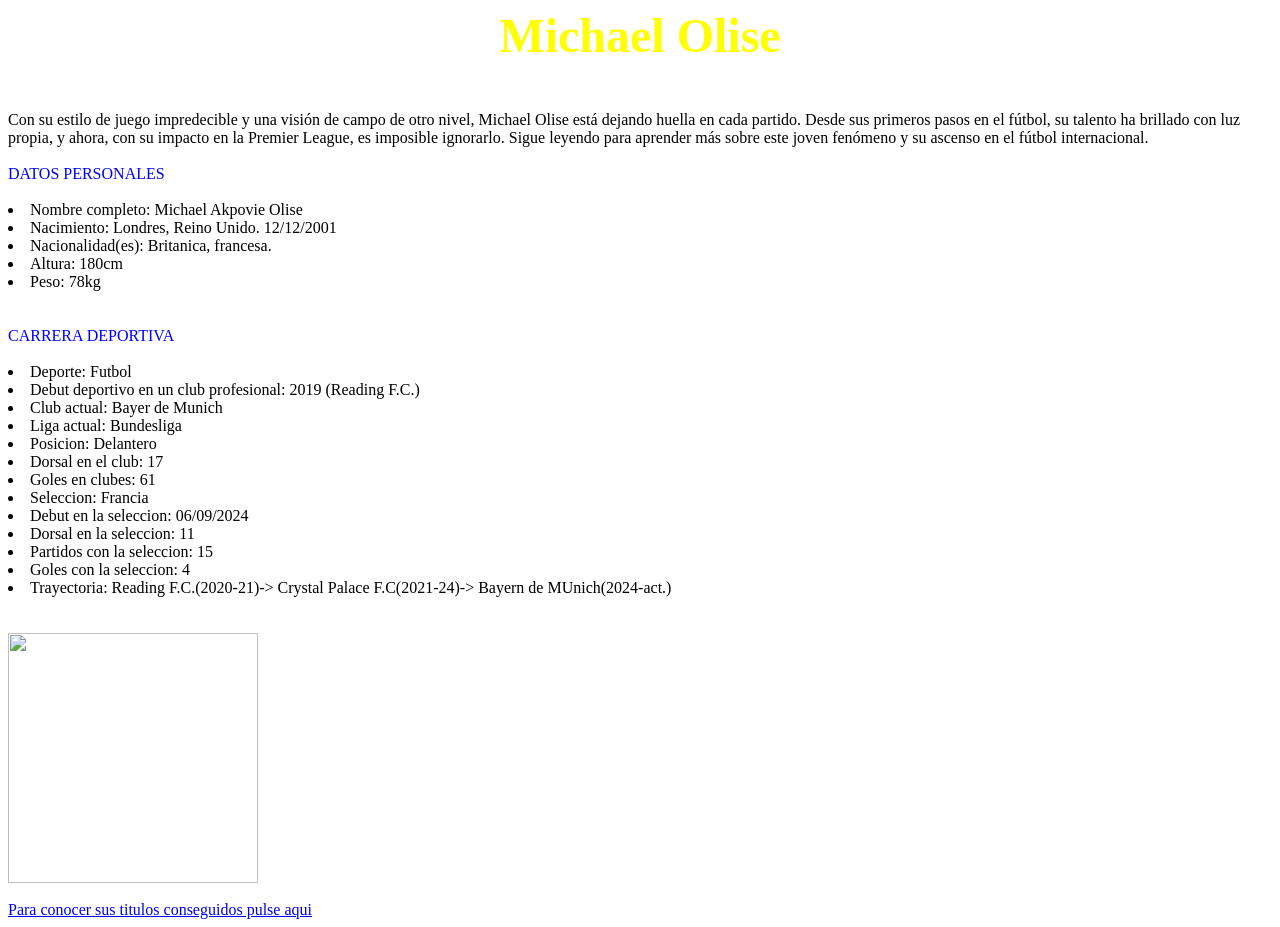
==== index.html @ bca3d7e3 "Primera web" ====
<html>
<head>
<title>
El nuevo juego
</title>
</head>
<body>
<font color="yellow" size="10">
<b>
<p align="center"> Michael Olise
</p>
</b>
</font color="yellow" size="10">
Con su estilo de juego impredecible y una visión de campo de otro nivel, Michael Olise está dejando huella en cada partido. Desde sus primeros pasos en el fútbol, su talento ha brillado con luz propia, y ahora, con su impacto en la Premier League, es imposible ignorarlo. Sigue leyendo para aprender más sobre este joven fenómeno y su ascenso en el fútbol internacional.
<br>
</br>
<font color="blue">
DATOS PERSONALES
</font color="blue">
<br>
</br>
<li>Nombre completo: Michael Akpovie Olise</li>
<li>Nacimiento: Londres, Reino Unido. 12/12/2001</li>
<li>Nacionalidad(es): Britanica, francesa. </li>
<li>Altura: 180cm </li>
<li>Peso: 78kg </li>
<br>
</br>
<font color="blue">
CARRERA DEPORTIVA
</font color="blue">
<br>
</br>
<li>Deporte: Futbol </li>
<li>Debut deportivo en un club profesional: 2019 (Reading F.C.) </li>
<li>Club actual: Bayer de Munich </li>
<li>Liga actual: Bundesliga </li>
<li>Posicion: Delantero </li>
<li>Dorsal en el club: 17 </li>
<li>Goles en clubes: 61 </li>
<li>Seleccion: Francia </li>
<li>Debut en la seleccion: 06/09/2024 </li>
<li>Dorsal en la seleccion: 11 </li>
<li>Partidos con la seleccion: 15 </li>
<li>Goles con la seleccion: 4 </li>
<li>Trayectoria: Reading F.C.(2020-21)-> Crystal Palace F.C(2021-24)-> Bayern de MUnich(2024-act.) </li>
<br></br>
<img src="imagenes/olise.jpg" size="3" width="250">
<br></br>
<a href="logros.html">Para conocer sus titulos conseguidos pulse aqui</a>

</body>
</html>
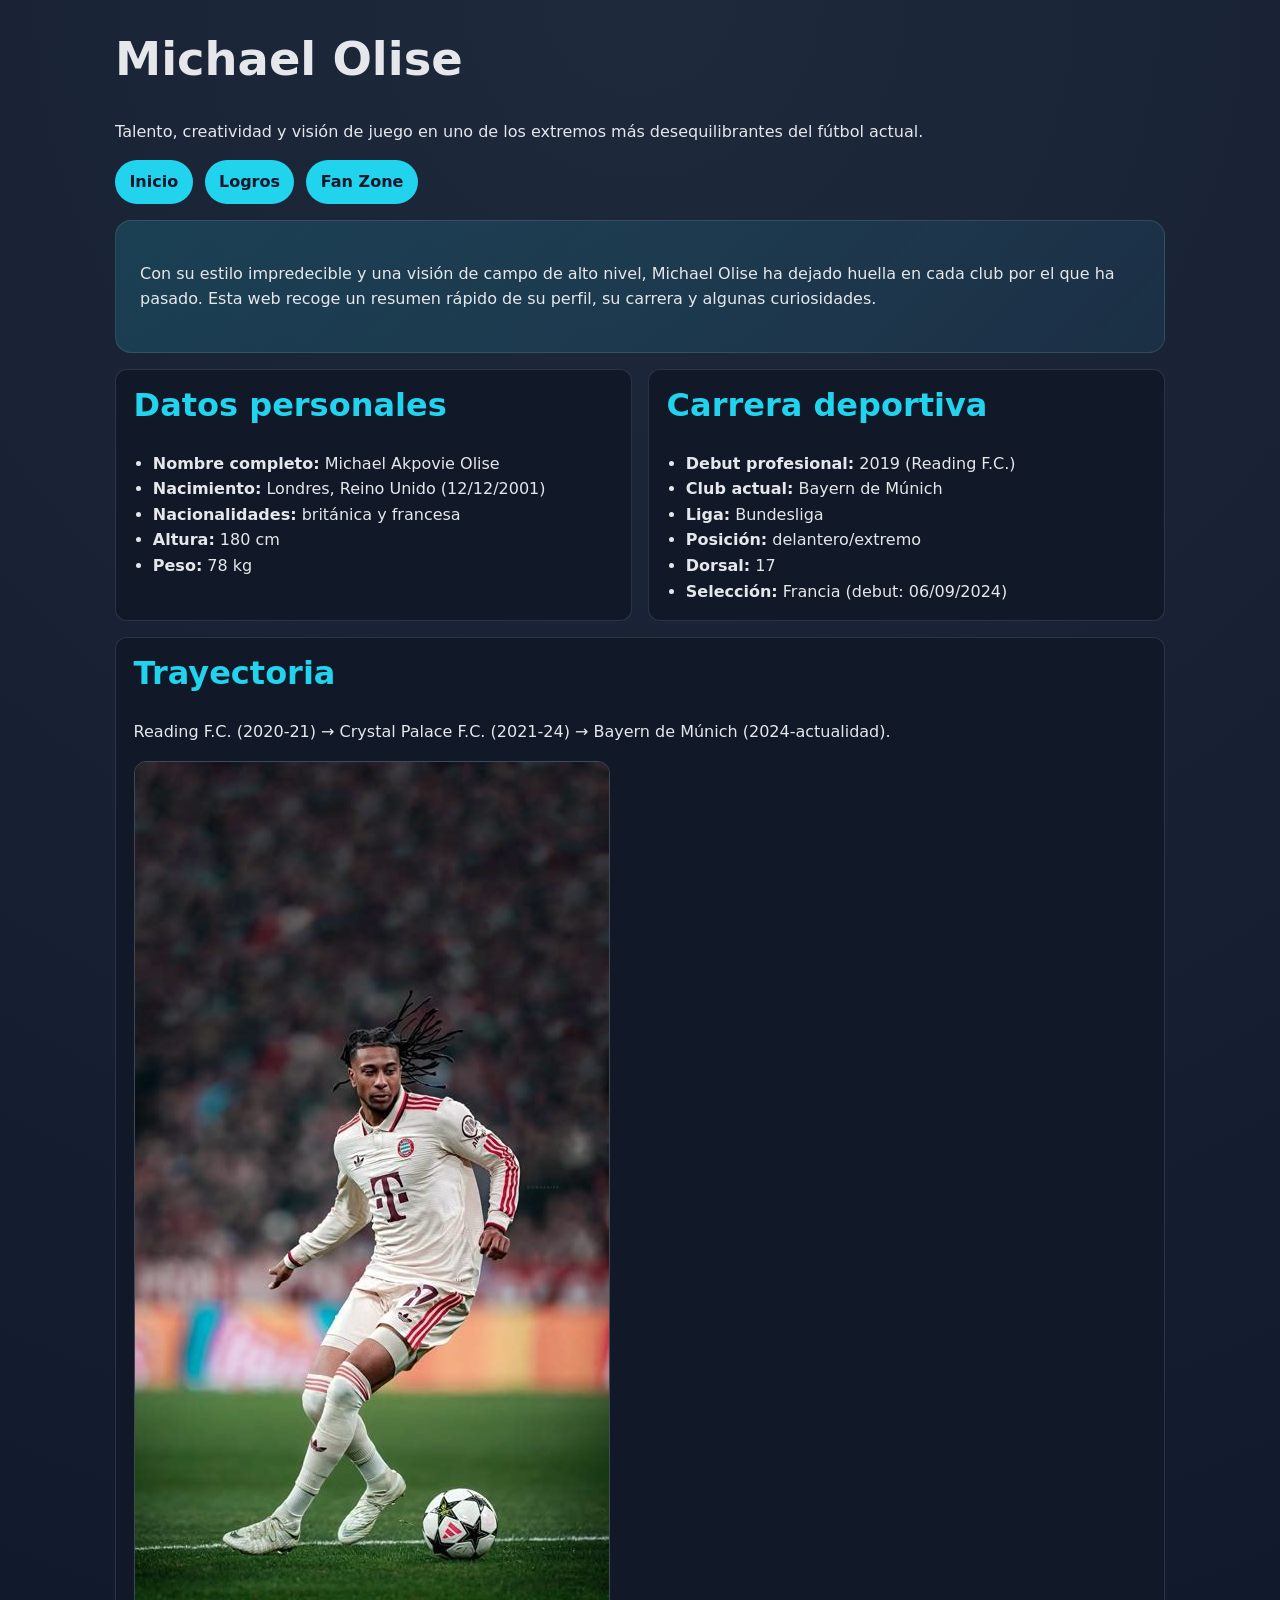
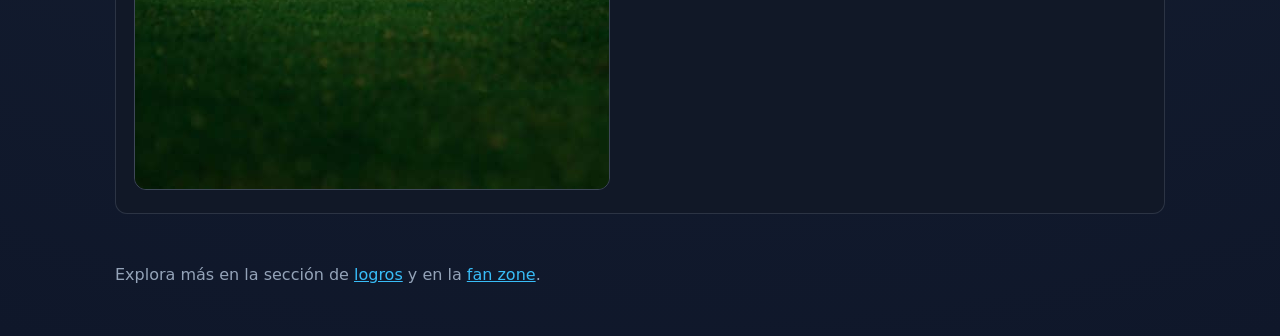
==== commit a32522fb: "Mejora general del diseño y contenido de la web" ====
--- a/index.html
+++ b/index.html
@@ -1,53 +1,61 @@
-<html>
+<!doctype html>
+<html lang="es">
 <head>
-<title>
-El nuevo juego
-</title>
+  <meta charset="UTF-8">
+  <meta name="viewport" content="width=device-width, initial-scale=1.0">
+  <title>Michael Olise | Inicio</title>
+  <link rel="stylesheet" href="styles.css">
 </head>
 <body>
-<font color="yellow" size="10">
-<b>
-<p align="center"> Michael Olise
-</p>
-</b>
-</font color="yellow" size="10">
-Con su estilo de juego impredecible y una visión de campo de otro nivel, Michael Olise está dejando huella en cada partido. Desde sus primeros pasos en el fútbol, su talento ha brillado con luz propia, y ahora, con su impacto en la Premier League, es imposible ignorarlo. Sigue leyendo para aprender más sobre este joven fenómeno y su ascenso en el fútbol internacional.
-<br>
-</br>
-<font color="blue">
-DATOS PERSONALES
-</font color="blue">
-<br>
-</br>
-<li>Nombre completo: Michael Akpovie Olise</li>
-<li>Nacimiento: Londres, Reino Unido. 12/12/2001</li>
-<li>Nacionalidad(es): Britanica, francesa. </li>
-<li>Altura: 180cm </li>
-<li>Peso: 78kg </li>
-<br>
-</br>
-<font color="blue">
-CARRERA DEPORTIVA
-</font color="blue">
-<br>
-</br>
-<li>Deporte: Futbol </li>
-<li>Debut deportivo en un club profesional: 2019 (Reading F.C.) </li>
-<li>Club actual: Bayer de Munich </li>
-<li>Liga actual: Bundesliga </li>
-<li>Posicion: Delantero </li>
-<li>Dorsal en el club: 17 </li>
-<li>Goles en clubes: 61 </li>
-<li>Seleccion: Francia </li>
-<li>Debut en la seleccion: 06/09/2024 </li>
-<li>Dorsal en la seleccion: 11 </li>
-<li>Partidos con la seleccion: 15 </li>
-<li>Goles con la seleccion: 4 </li>
-<li>Trayectoria: Reading F.C.(2020-21)-> Crystal Palace F.C(2021-24)-> Bayern de MUnich(2024-act.) </li>
-<br></br>
-<img src="imagenes/olise.jpg" size="3" width="250">
-<br></br>
-<a href="logros.html">Para conocer sus titulos conseguidos pulse aqui</a>
+  <header class="container">
+    <h1>Michael Olise</h1>
+    <p>Talento, creatividad y visión de juego en uno de los extremos más desequilibrantes del fútbol actual.</p>
+    <nav>
+      <a class="nav-link" href="index.html">Inicio</a>
+      <a class="nav-link" href="logros.html">Logros</a>
+      <a class="nav-link" href="fanzone.html">Fan Zone</a>
+    </nav>
+  </header>
 
+  <main class="container grid">
+    <section class="hero">
+      <p>Con su estilo impredecible y una visión de campo de alto nivel, Michael Olise ha dejado huella en cada club por el que ha pasado. Esta web recoge un resumen rápido de su perfil, su carrera y algunas curiosidades.</p>
+    </section>
+
+    <section class="grid two">
+      <article class="card">
+        <h2>Datos personales</h2>
+        <ul>
+          <li><strong>Nombre completo:</strong> Michael Akpovie Olise</li>
+          <li><strong>Nacimiento:</strong> Londres, Reino Unido (12/12/2001)</li>
+          <li><strong>Nacionalidades:</strong> británica y francesa</li>
+          <li><strong>Altura:</strong> 180 cm</li>
+          <li><strong>Peso:</strong> 78 kg</li>
+        </ul>
+      </article>
+
+      <article class="card">
+        <h2>Carrera deportiva</h2>
+        <ul>
+          <li><strong>Debut profesional:</strong> 2019 (Reading F.C.)</li>
+          <li><strong>Club actual:</strong> Bayern de Múnich</li>
+          <li><strong>Liga:</strong> Bundesliga</li>
+          <li><strong>Posición:</strong> delantero/extremo</li>
+          <li><strong>Dorsal:</strong> 17</li>
+          <li><strong>Selección:</strong> Francia (debut: 06/09/2024)</li>
+        </ul>
+      </article>
+    </section>
+
+    <section class="card">
+      <h2>Trayectoria</h2>
+      <p>Reading F.C. (2020-21) → Crystal Palace F.C. (2021-24) → Bayern de Múnich (2024-actualidad).</p>
+      <img src="imagenes/olise.jpg" alt="Michael Olise durante un partido">
+    </section>
+  </main>
+
+  <footer class="footer container">
+    <p>Explora más en la sección de <a href="logros.html">logros</a> y en la <a href="fanzone.html">fan zone</a>.</p>
+  </footer>
 </body>
 </html>
--- a/styles.css
+++ b/styles.css
@@ -0,0 +1,54 @@
+:root {
+  --bg: #0f172a;
+  --panel: #111827;
+  --text: #e5e7eb;
+  --muted: #94a3b8;
+  --accent: #22d3ee;
+  --accent-2: #38bdf8;
+}
+* { box-sizing: border-box; }
+body {
+  margin: 0;
+  font-family: system-ui, -apple-system, Segoe UI, Roboto, Arial, sans-serif;
+  line-height: 1.6;
+  color: var(--text);
+  background: radial-gradient(circle at top, #1e293b, var(--bg));
+}
+.container { width: min(1050px, 92%); margin: 0 auto; }
+header { padding: 2rem 0 1rem; }
+nav { display: flex; gap: .75rem; flex-wrap: wrap; margin-top: 1rem; }
+.nav-link {
+  text-decoration: none;
+  color: #0f172a;
+  background: var(--accent);
+  padding: .55rem .9rem;
+  border-radius: 999px;
+  font-weight: 700;
+}
+.hero {
+  background: linear-gradient(135deg, rgba(34,211,238,.16), rgba(56,189,248,.08));
+  border: 1px solid rgba(148,163,184,.2);
+  border-radius: 16px;
+  padding: 1.5rem;
+}
+h1, h2 { line-height: 1.2; margin-top: 0; }
+h1 { font-size: clamp(2rem, 4vw, 2.9rem); }
+h2 { font-size: clamp(1.4rem, 2.8vw, 2rem); color: var(--accent); }
+.grid { display: grid; gap: 1rem; }
+.grid.two { grid-template-columns: repeat(auto-fit, minmax(250px, 1fr)); }
+.card {
+  background: var(--panel);
+  border: 1px solid rgba(148,163,184,.2);
+  border-radius: 12px;
+  padding: 1rem 1.1rem;
+}
+ul { margin: .4rem 0 0; padding-left: 1.2rem; }
+img {
+  max-width: 100%;
+  border-radius: 12px;
+  border: 1px solid rgba(148,163,184,.35);
+}
+.gallery { display: grid; gap: 1rem; grid-template-columns: repeat(auto-fit, minmax(280px, 1fr)); }
+.footer { padding: 2rem 0; color: var(--muted); }
+a { color: var(--accent-2); }
+.video-link { display: inline-block; margin-top: .5rem; }
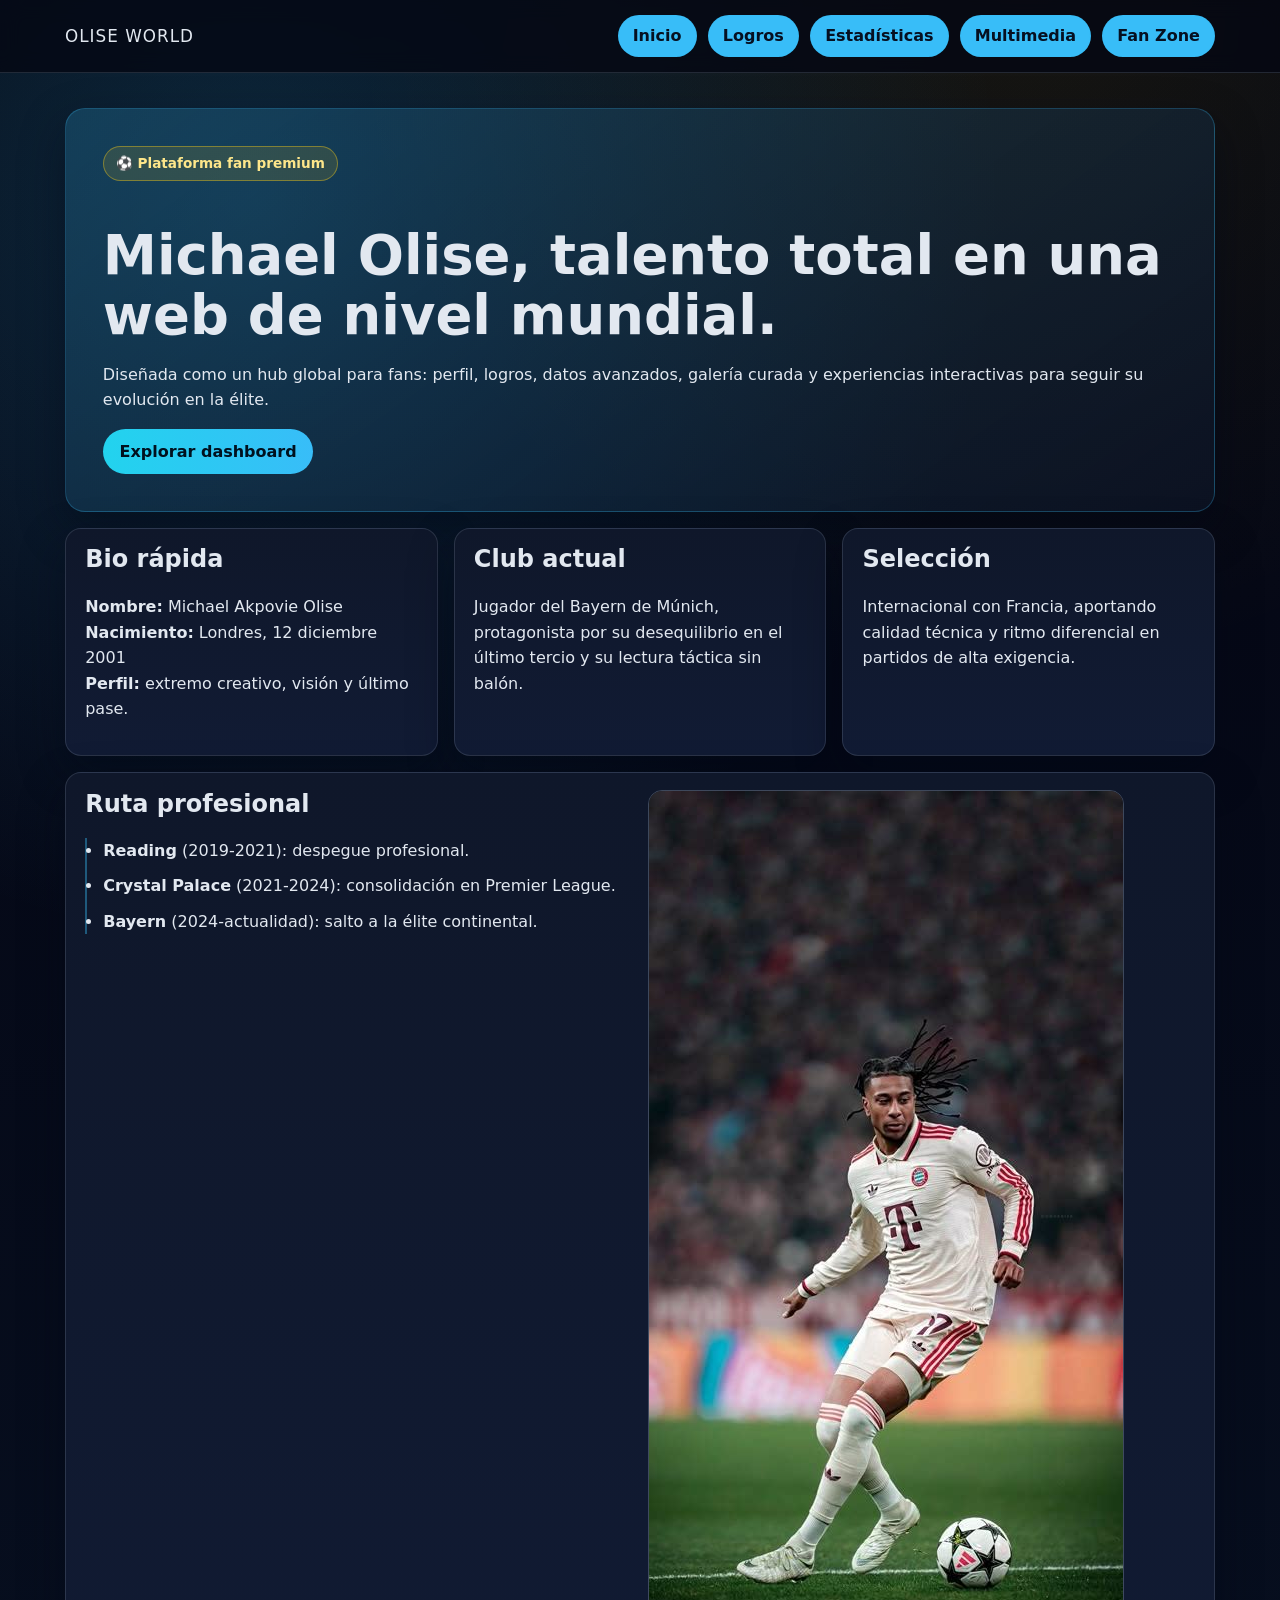
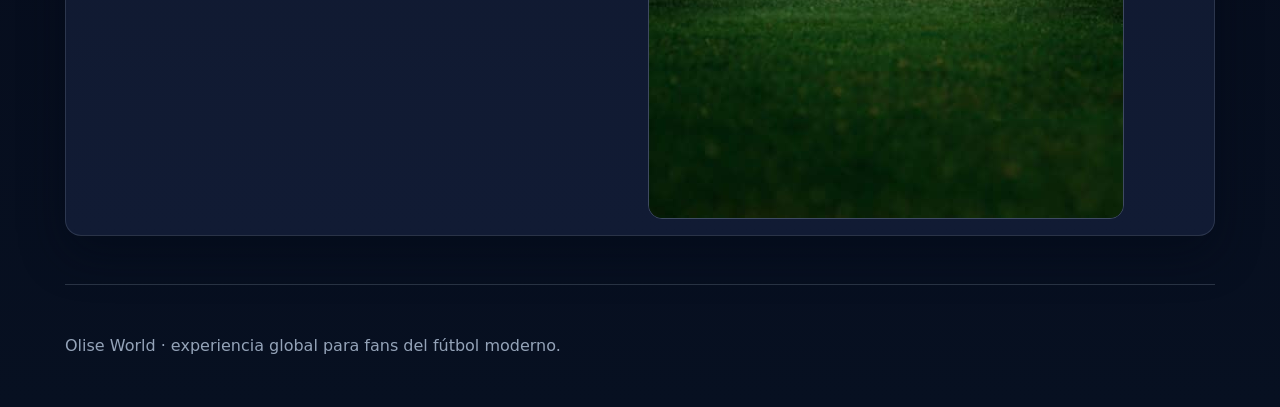
==== commit 6fcbae56: "Rediseña la web con experiencia premium y nuevas secciones" ====
--- a/index.html
+++ b/index.html
@@ -3,59 +3,61 @@
 <head>
   <meta charset="UTF-8">
   <meta name="viewport" content="width=device-width, initial-scale=1.0">
-  <title>Michael Olise | Inicio</title>
+  <title>Michael Olise | Elite Experience</title>
   <link rel="stylesheet" href="styles.css">
 </head>
 <body>
-  <header class="container">
-    <h1>Michael Olise</h1>
-    <p>Talento, creatividad y visión de juego en uno de los extremos más desequilibrantes del fútbol actual.</p>
-    <nav>
-      <a class="nav-link" href="index.html">Inicio</a>
-      <a class="nav-link" href="logros.html">Logros</a>
-      <a class="nav-link" href="fanzone.html">Fan Zone</a>
-    </nav>
+  <header class="topbar">
+    <div class="container topbar-content">
+      <p class="logo">OLISE WORLD</p>
+      <nav>
+        <a class="nav-link" href="index.html">Inicio</a>
+        <a class="nav-link" href="logros.html">Logros</a>
+        <a class="nav-link" href="estadisticas.html">Estadísticas</a>
+        <a class="nav-link" href="multimedia.html">Multimedia</a>
+        <a class="nav-link" href="fanzone.html">Fan Zone</a>
+      </nav>
+    </div>
   </header>
 
   <main class="container grid">
     <section class="hero">
-      <p>Con su estilo impredecible y una visión de campo de alto nivel, Michael Olise ha dejado huella en cada club por el que ha pasado. Esta web recoge un resumen rápido de su perfil, su carrera y algunas curiosidades.</p>
+      <span class="badge">⚽ Plataforma fan premium</span>
+      <h1>Michael Olise, talento total en una web de nivel mundial.</h1>
+      <p>Diseñada como un hub global para fans: perfil, logros, datos avanzados, galería curada y experiencias interactivas para seguir su evolución en la élite.</p>
+      <a class="btn" href="estadisticas.html">Explorar dashboard</a>
     </section>
 
-    <section class="grid two">
+    <section class="grid three">
       <article class="card">
-        <h2>Datos personales</h2>
-        <ul>
-          <li><strong>Nombre completo:</strong> Michael Akpovie Olise</li>
-          <li><strong>Nacimiento:</strong> Londres, Reino Unido (12/12/2001)</li>
-          <li><strong>Nacionalidades:</strong> británica y francesa</li>
-          <li><strong>Altura:</strong> 180 cm</li>
-          <li><strong>Peso:</strong> 78 kg</li>
-        </ul>
+        <h2>Bio rápida</h2>
+        <p><strong>Nombre:</strong> Michael Akpovie Olise<br><strong>Nacimiento:</strong> Londres, 12 diciembre 2001<br><strong>Perfil:</strong> extremo creativo, visión y último pase.</p>
       </article>
-
       <article class="card">
-        <h2>Carrera deportiva</h2>
-        <ul>
-          <li><strong>Debut profesional:</strong> 2019 (Reading F.C.)</li>
-          <li><strong>Club actual:</strong> Bayern de Múnich</li>
-          <li><strong>Liga:</strong> Bundesliga</li>
-          <li><strong>Posición:</strong> delantero/extremo</li>
-          <li><strong>Dorsal:</strong> 17</li>
-          <li><strong>Selección:</strong> Francia (debut: 06/09/2024)</li>
-        </ul>
+        <h2>Club actual</h2>
+        <p>Jugador del Bayern de Múnich, protagonista por su desequilibrio en el último tercio y su lectura táctica sin balón.</p>
+      </article>
+      <article class="card">
+        <h2>Selección</h2>
+        <p>Internacional con Francia, aportando calidad técnica y ritmo diferencial en partidos de alta exigencia.</p>
       </article>
     </section>
 
-    <section class="card">
-      <h2>Trayectoria</h2>
-      <p>Reading F.C. (2020-21) → Crystal Palace F.C. (2021-24) → Bayern de Múnich (2024-actualidad).</p>
-      <img src="imagenes/olise.jpg" alt="Michael Olise durante un partido">
+    <section class="card grid two">
+      <div>
+        <h2>Ruta profesional</h2>
+        <ul class="timeline">
+          <li><strong>Reading</strong> (2019-2021): despegue profesional.</li>
+          <li><strong>Crystal Palace</strong> (2021-2024): consolidación en Premier League.</li>
+          <li><strong>Bayern</strong> (2024-actualidad): salto a la élite continental.</li>
+        </ul>
+      </div>
+      <img src="imagenes/olise.jpg" alt="Michael Olise durante un partido oficial">
     </section>
   </main>
 
   <footer class="footer container">
-    <p>Explora más en la sección de <a href="logros.html">logros</a> y en la <a href="fanzone.html">fan zone</a>.</p>
+    <p>Olise World · experiencia global para fans del fútbol moderno.</p>
   </footer>
 </body>
 </html>
--- a/styles.css
+++ b/styles.css
@@ -1,54 +1,190 @@
 :root {
-  --bg: #0f172a;
-  --panel: #111827;
-  --text: #e5e7eb;
+  --bg: #050816;
+  --panel: #0f172a;
+  --panel-soft: #111b34;
+  --text: #e2e8f0;
   --muted: #94a3b8;
-  --accent: #22d3ee;
-  --accent-2: #38bdf8;
+  --accent: #38bdf8;
+  --accent-2: #22d3ee;
+  --gold: #facc15;
+  --shadow: 0 18px 45px rgba(2, 8, 23, 0.45);
 }
-* { box-sizing: border-box; }
+
+* {
+  box-sizing: border-box;
+}
+
+html {
+  scroll-behavior: smooth;
+}
+
 body {
   margin: 0;
-  font-family: system-ui, -apple-system, Segoe UI, Roboto, Arial, sans-serif;
+  font-family: "Inter", system-ui, -apple-system, Segoe UI, Roboto, Arial, sans-serif;
   line-height: 1.6;
   color: var(--text);
-  background: radial-gradient(circle at top, #1e293b, var(--bg));
+  background:
+    radial-gradient(circle at 20% 10%, rgba(56, 189, 248, 0.18), transparent 36%),
+    radial-gradient(circle at 80% 0%, rgba(250, 204, 21, 0.08), transparent 30%),
+    linear-gradient(180deg, #040712, var(--bg) 30%, #071021);
 }
-.container { width: min(1050px, 92%); margin: 0 auto; }
-header { padding: 2rem 0 1rem; }
-nav { display: flex; gap: .75rem; flex-wrap: wrap; margin-top: 1rem; }
+
+.container {
+  width: min(1150px, 92%);
+  margin: 0 auto;
+}
+
+.topbar {
+  position: sticky;
+  top: 0;
+  z-index: 20;
+  backdrop-filter: blur(10px);
+  background: rgba(4, 7, 18, 0.78);
+  border-bottom: 1px solid rgba(148, 163, 184, 0.2);
+}
+
+.topbar-content {
+  min-height: 72px;
+  display: flex;
+  align-items: center;
+  justify-content: space-between;
+  gap: 1rem;
+}
+
+.logo {
+  margin: 0;
+  font-size: 1.05rem;
+  letter-spacing: 0.06em;
+  text-transform: uppercase;
+}
+
+nav {
+  display: flex;
+  gap: 0.7rem;
+  flex-wrap: wrap;
+  justify-content: flex-end;
+}
+
 .nav-link {
   text-decoration: none;
-  color: #0f172a;
+  color: #061021;
   background: var(--accent);
-  padding: .55rem .9rem;
+  border: 1px solid rgba(56, 189, 248, 0.55);
+  padding: 0.48rem 0.88rem;
+  border-radius: 999px;
+  font-weight: 700;
+  transition: transform 0.2s ease, box-shadow 0.2s ease;
+}
+
+.nav-link:hover {
+  transform: translateY(-1px);
+  box-shadow: 0 10px 20px rgba(56, 189, 248, 0.25);
+}
+
+main {
+  padding: 2.2rem 0 3rem;
+}
+
+.hero {
+  background: linear-gradient(145deg, rgba(56, 189, 248, 0.2), rgba(15, 23, 42, 0.58));
+  border: 1px solid rgba(56, 189, 248, 0.26);
+  border-radius: 20px;
+  padding: clamp(1.4rem, 3vw, 2.3rem);
+  box-shadow: var(--shadow);
+}
+
+.hero h1 {
+  font-size: clamp(2rem, 4.4vw, 3.4rem);
+  line-height: 1.1;
+  margin-bottom: 0.5rem;
+}
+
+.badge {
+  display: inline-flex;
+  align-items: center;
+  gap: 0.45rem;
+  padding: 0.35rem 0.75rem;
+  border-radius: 999px;
+  background: rgba(250, 204, 21, 0.12);
+  border: 1px solid rgba(250, 204, 21, 0.4);
+  color: #fde68a;
+  font-weight: 700;
+  font-size: 0.85rem;
+}
+
+.grid { display: grid; gap: 1rem; }
+.grid.two { grid-template-columns: repeat(auto-fit, minmax(260px, 1fr)); }
+.grid.three { grid-template-columns: repeat(auto-fit, minmax(220px, 1fr)); }
+
+.card {
+  background: linear-gradient(180deg, var(--panel), var(--panel-soft));
+  border: 1px solid rgba(148, 163, 184, 0.2);
+  border-radius: 16px;
+  padding: 1.05rem 1.2rem;
+  box-shadow: var(--shadow);
+}
+
+.card h2,
+.card h3 {
+  margin-top: 0;
+  line-height: 1.2;
+}
+
+.stat {
+  font-size: 2rem;
+  line-height: 1;
+  font-weight: 800;
+  color: var(--gold);
+  margin: 0.4rem 0;
+}
+
+.timeline {
+  border-left: 2px solid rgba(56, 189, 248, 0.4);
+  padding-left: 1rem;
+}
+
+.timeline li {
+  margin: 0.6rem 0;
+}
+
+ul { margin: 0.45rem 0 0; padding-left: 1.1rem; }
+
+img {
+  max-width: 100%;
+  height: auto;
+  border-radius: 14px;
+  border: 1px solid rgba(148, 163, 184, 0.35);
+}
+
+.gallery { display: grid; gap: 1rem; grid-template-columns: repeat(auto-fit, minmax(250px, 1fr)); }
+
+.btn {
+  display: inline-block;
+  text-decoration: none;
+  color: #00111f;
+  background: linear-gradient(90deg, var(--accent-2), var(--accent));
+  padding: 0.6rem 1.05rem;
   border-radius: 999px;
   font-weight: 700;
 }
-.hero {
-  background: linear-gradient(135deg, rgba(34,211,238,.16), rgba(56,189,248,.08));
-  border: 1px solid rgba(148,163,184,.2);
-  border-radius: 16px;
-  padding: 1.5rem;
+
+.footer {
+  border-top: 1px solid rgba(148, 163, 184, 0.25);
+  color: var(--muted);
+  padding: 2rem 0;
 }
-h1, h2 { line-height: 1.2; margin-top: 0; }
-h1 { font-size: clamp(2rem, 4vw, 2.9rem); }
-h2 { font-size: clamp(1.4rem, 2.8vw, 2rem); color: var(--accent); }
-.grid { display: grid; gap: 1rem; }
-.grid.two { grid-template-columns: repeat(auto-fit, minmax(250px, 1fr)); }
-.card {
-  background: var(--panel);
-  border: 1px solid rgba(148,163,184,.2);
-  border-radius: 12px;
-  padding: 1rem 1.1rem;
+
+a { color: var(--accent-2); }
+
+@media (max-width: 650px) {
+  .topbar-content {
+    flex-direction: column;
+    justify-content: center;
+    align-items: flex-start;
+    padding: 0.8rem 0;
+  }
+
+  nav {
+    justify-content: flex-start;
+  }
 }
-ul { margin: .4rem 0 0; padding-left: 1.2rem; }
-img {
-  max-width: 100%;
-  border-radius: 12px;
-  border: 1px solid rgba(148,163,184,.35);
-}
-.gallery { display: grid; gap: 1rem; grid-template-columns: repeat(auto-fit, minmax(280px, 1fr)); }
-.footer { padding: 2rem 0; color: var(--muted); }
-a { color: var(--accent-2); }
-.video-link { display: inline-block; margin-top: .5rem; }
